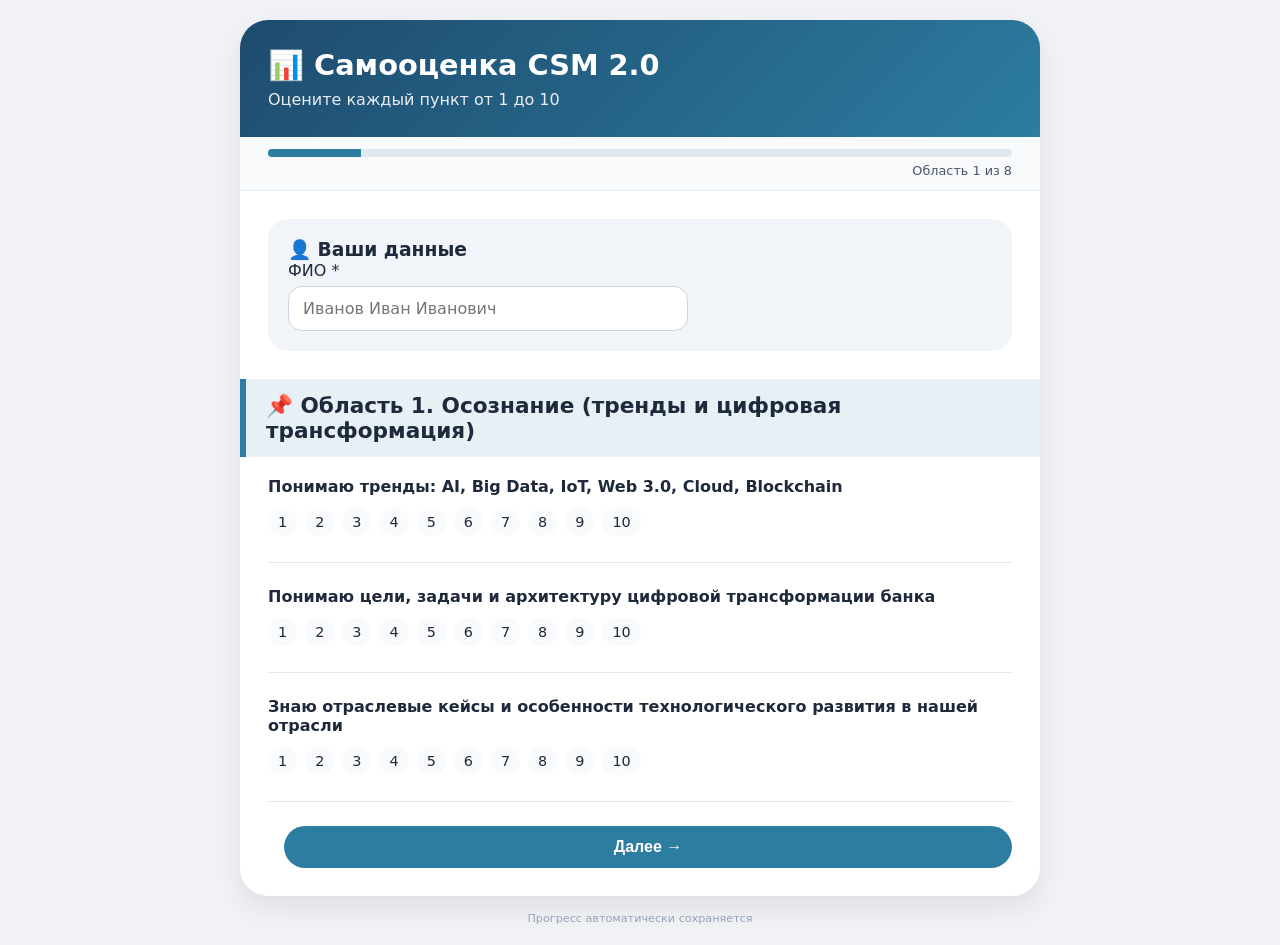
==== self-assessment.html @ 96a0aa8f "self-assessment.html" ====
<!DOCTYPE html>
<html lang="ru">
<head>
    <meta charset="UTF-8">
    <meta name="viewport" content="width=device-width, initial-scale=1.0">
    <title>Самооценка CSM 2.0</title>
    <style>
        * { margin: 0; padding: 0; box-sizing: border-box; }
        body {
            font-family: system-ui, -apple-system, 'Segoe UI', Roboto, sans-serif;
            background: #f0f2f5;
            padding: 20px;
            color: #1e293b;
        }
        .container { max-width: 800px; margin: 0 auto; }
        .card {
            background: white;
            border-radius: 28px;
            box-shadow: 0 12px 28px rgba(0,0,0,0.08);
            overflow: hidden;
        }
        .header {
            background: linear-gradient(135deg, #1e4b6e 0%, #2c7da0 100%);
            color: white;
            padding: 28px;
        }
        .header h1 { font-size: 1.8rem; margin-bottom: 8px; }
        .header p { opacity: 0.9; }
        .content { padding: 28px; }
        .user-info {
            background: #f1f5f9;
            padding: 20px;
            border-radius: 20px;
            margin-bottom: 28px;
        }
        .form-group { max-width: 400px; }
        label {
            display: block;
            font-weight: 500;
            margin-bottom: 6px;
        }
        input {
            width: 100%;
            padding: 12px 14px;
            border: 1px solid #cbd5e1;
            border-radius: 14px;
            font-size: 1rem;
            font-family: inherit;
        }
        .area-title {
            background: #e6f0f5;
            padding: 14px 20px;
            margin: 0 -28px 20px -28px;
            border-left: 6px solid #2c7da0;
            font-size: 1.35rem;
            font-weight: 600;
        }
        .question-block {
            margin-bottom: 24px;
            padding-bottom: 20px;
            border-bottom: 1px solid #e2e8f0;
        }
        .question-text {
            font-weight: 600;
            margin-bottom: 12px;
            font-size: 1rem;
        }
        .rating-scale {
            display: flex;
            flex-wrap: wrap;
            gap: 8px;
            align-items: center;
            margin-top: 8px;
        }
        .rating-option {
            display: inline-flex;
            align-items: center;
            gap: 4px;
            background: #f8fafc;
            padding: 6px 10px;
            border-radius: 30px;
            cursor: pointer;
            transition: 0.2s;
        }
        .rating-option.selected {
            background: #2c7da0;
            color: white;
        }
        .rating-option input {
            display: none;
        }
        .rating-option span {
            font-size: 0.9rem;
            font-weight: 500;
        }
        .navigation {
            display: flex;
            justify-content: space-between;
            gap: 16px;
            margin-top: 24px;
        }
        button {
            background: #2c7da0;
            color: white;
            border: none;
            padding: 12px 28px;
            border-radius: 40px;
            font-size: 1rem;
            font-weight: 600;
            cursor: pointer;
            flex: 1;
        }
        button.secondary { background: #94a3b8; }
        button:hover { background: #1e5a74; }
        .submit-btn {
            background: #10b981;
            width: 100%;
            margin-top: 16px;
        }
        .message {
            margin-top: 20px;
            padding: 12px;
            border-radius: 16px;
            text-align: center;
            font-weight: 500;
        }
        .success { background: #dcfce7; color: #166534; }
        .error { background: #fee2e2; color: #991b1b; }
        footer { text-align: center; font-size: 0.7rem; color: #94a3b8; margin-top: 16px; }
        iframe { display: none; }
        .progress-section {
            padding: 12px 28px;
            background: #f8fafc;
            border-bottom: 1px solid #e2e8f0;
        }
        .progress-bar {
            background: #e2e8f0;
            border-radius: 20px;
            height: 8px;
            overflow: hidden;
        }
        .progress-fill {
            background: #2c7da0;
            width: 0%;
            height: 100%;
            transition: width 0.3s ease;
        }
        .progress-text {
            font-size: 0.8rem;
            margin-top: 6px;
            color: #475569;
            text-align: right;
        }
        @media (max-width: 640px) {
            .content { padding: 20px; }
            .area-title { margin: 0 -20px 20px -20px; }
            .rating-scale { gap: 6px; }
            .rating-option { padding: 4px 8px; }
            .rating-option span { font-size: 0.8rem; }
        }
    </style>
</head>
<body>
<div class="container">
    <div class="card" id="surveyCard"></div>
    <footer>Прогресс автоматически сохраняется</footer>
</div>
<iframe name="hiddenFrame" style="display:none"></iframe>

<script>
    // ВСТАВЬТЕ ВАШ URL ИЗ APPS SCRIPT
    const SCRIPT_URL = "https://script.google.com/macros/s/AKfycbzR4xItZWGHG1byIvdmjPWs_tGbo3OC-sGMUwlQ2K8ezApn9uc1DVWuVCClC5wEkh7h/exec";

    const AREAS = [
        { name: "Область 1. Осознание (тренды и цифровая трансформация)", questions: [
            "Понимаю тренды: AI, Big Data, IoT, Web 3.0, Cloud, Blockchain",
            "Понимаю цели, задачи и архитектуру цифровой трансформации банка",
            "Знаю отраслевые кейсы и особенности технологического развития в нашей отрасли"
        ]},
        { name: "Область 2. Стратегия", questions: [
            "Мыслю стратегически (вижу картину на 3–5 лет)",
            "Знаю Стратегию Сбера и КПБ бизнес-модель сегмента",
            "Могу описать бизнес-модель компании через Business Model Canvas",
            "Умею находить точки роста и формулировать гипотезы трансформации (карта гипотез)",
            "Понимаю модели управления цифровой трансформацией и цифровые роли в компании",
            "Разделяю концепцию LoveMark и человекоцентричности"
        ]},
        { name: "Область 3. Реинжиниринг процессов и оргструктуры", questions: [
            "Понимаю цели и задачи клиентских исследований",
            "Владею бизнес-анализом и реинжинирингом процессов",
            "Могу описать и спроектировать клиентский путь (Customer Journey Map, CJM)",
            "Знаю цифровые Core-продукты Сбера (финтех)",
            "Знаю финансовые и транзакционные Core-продукты Сбера",
            "Понимаю основы IT-архитектуры",
            "Могу провести финансовую и экономическую оценку проектов"
        ]},
        { name: "Область 4. Проектирование и разработка решения", questions: [
            "Владею продуктовым менеджментом и продуктовым мышлением",
            "Владею проектным менеджментом (Agile, Waterfall, Sbergile, PMBok, IPMA)",
            "Понимаю основы управления процессом разработки ПО",
            "Знаю партнёрскую программу Сбера"
        ]},
        { name: "Область 5. Внедрение и развитие решения", questions: [
            "Знаю форматы партнёрств и основы патентного права",
            "Понимаю процессы постановки решений на Продуктовую полку Сбера"
        ]},
        { name: "Область 6. Общесистемные компетенции и методология проектов развития", questions: [
            "Знаю процесс цифровой трансформации (П3181)",
            "Владею инструментами CSM при реализации проектов (ЕФС «НашБизнес», АС «Эксперт»)",
            "Использую генеративные модели (GigaChat) в работе над проектами",
            "Понимаю систему мотивации CSM"
        ]},
        { name: "Область 7. Отраслевые компетенции", questions: [
            "Анализирую рынок, тренды, драйверы, госрегулирование и позицию отрасли",
            "Знаю специфику отрасли (производство, финансовый анализ, ключевые риски, операционные KPI)",
            "Ориентируюсь в продуктах и финансировании (кредитные/некредитные решения, ВЭД-продукты, проектное финансирование)"
        ]},
        { name: "Область 8. Soft skills", questions: [
            "Владею системным мышлением и решением проблем",
            "Умею управлять результатом и несу ответственность",
            "Управляю собой (эмоции, время, стресс)"
        ]}
    ];

    let currentArea = 0;
    let answers = {
        userName: "",
        ratings: []
    };

    function initRatings() {
        const totalQuestions = AREAS.reduce((sum, area) => sum + area.questions.length, 0);
        if (answers.ratings.length !== totalQuestions) {
            answers.ratings = new Array(totalQuestions).fill(null);
        }
    }

    function loadFromLocalStorage() {
        const saved = localStorage.getItem("self_assessment");
        if (saved) {
            try {
                const parsed = JSON.parse(saved);
                answers.userName = parsed.userName || "";
                answers.ratings = parsed.ratings || [];
                initRatings();
            } catch(e) { initRatings(); }
        } else {
            initRatings();
        }
    }

    function saveToLocalStorage() {
        localStorage.setItem("self_assessment", JSON.stringify(answers));
    }

    function getQuestionIndex(areaIdx, qIdx) {
        let idx = 0;
        for (let a = 0; a < areaIdx; a++) {
            idx += AREAS[a].questions.length;
        }
        return idx + qIdx;
    }

    function render() {
        const card = document.getElementById("surveyCard");
        const area = AREAS[currentArea];
        const totalAreas = AREAS.length;
        const percent = ((currentArea + 1) / totalAreas) * 100;

        let html = `
            <div class="header">
                <h1>📊 Самооценка CSM 2.0</h1>
                <p>Оцените каждый пункт от 1 до 10</p>
            </div>
            <div class="progress-section">
                <div class="progress-bar"><div class="progress-fill" style="width:${percent}%"></div></div>
                <div class="progress-text">Область ${currentArea+1} из ${totalAreas}</div>
            </div>
            <div class="content">
                <div class="user-info">
                    <h3>👤 Ваши данные</h3>
                    <div class="form-group">
                        <label>ФИО *</label>
                        <input type="text" id="fio" value="${escapeHtml(answers.userName)}" placeholder="Иванов Иван Иванович">
                    </div>
                </div>
                <div class="area-title">📌 ${area.name}</div>
        `;

        for (let i = 0; i < area.questions.length; i++) {
            const globalIdx = getQuestionIndex(currentArea, i);
            const savedRating = answers.ratings[globalIdx];
            html += `<div class="question-block">
                        <div class="question-text">${escapeHtml(area.questions[i])}</div>
                        <div class="rating-scale" data-global-idx="${globalIdx}">`;
            for (let rating = 1; rating <= 10; rating++) {
                const isSelected = (savedRating === rating);
                html += `<label class="rating-option ${isSelected ? 'selected' : ''}" data-rating="${rating}">
                            <input type="radio" name="q_${globalIdx}" value="${rating}" ${isSelected ? 'checked' : ''}>
                            <span>${rating}</span>
                         </label>`;
            }
            html += `</div></div>`;
        }

        html += `<div class="navigation">`;
        if (currentArea > 0) html += `<button class="secondary" id="prevBtn">← Назад</button>`;
        else html += `<div></div>`;
        if (currentArea < totalAreas - 1) html += `<button id="nextBtn">Далее →</button>`;
        else html += `<button id="submitBtn" class="submit-btn">✅ Завершить самооценку</button>`;
        html += `</div></div>`;

        card.innerHTML = html;

        document.getElementById("fio")?.addEventListener('input', (e) => {
            answers.userName = e.target.value;
            saveToLocalStorage();
        });

        for (let i = 0; i < area.questions.length; i++) {
            const globalIdx = getQuestionIndex(currentArea, i);
            const radios = document.querySelectorAll(`input[name="q_${globalIdx}"]`);
            radios.forEach(radio => {
                radio.addEventListener('change', (e) => {
                    answers.ratings[globalIdx] = parseInt(e.target.value);
                    saveToLocalStorage();
                    const container = e.target.closest('.rating-scale');
                    if (container) {
                        Array.from(container.children).forEach(child => {
                            child.classList.remove('selected');
                        });
                        e.target.closest('.rating-option')?.classList.add('selected');
                    }
                });
            });
        }

        document.getElementById("prevBtn")?.addEventListener('click', () => {
            if (validateCurrentArea()) {
                currentArea--;
                render();
                window.scrollTo({ top: 0, behavior: 'smooth' });
            } else {
                showMessage("❌ Оцените все утверждения в этой области", 'error');
            }
        });

        document.getElementById("nextBtn")?.addEventListener('click', () => {
            if (validateCurrentArea()) {
                currentArea++;
                render();
                window.scrollTo({ top: 0, behavior: 'smooth' });
            } else {
                showMessage("❌ Оцените все утверждения в этой области", 'error');
            }
        });

        document.getElementById("submitBtn")?.addEventListener('click', submitAll);
    }

    function validateCurrentArea() {
        const area = AREAS[currentArea];
        let startIdx = 0;
        for (let a = 0; a < currentArea; a++) {
            startIdx += AREAS[a].questions.length;
        }
        for (let i = 0; i < area.questions.length; i++) {
            if (answers.ratings[startIdx + i] === null || answers.ratings[startIdx + i] === undefined) {
                return false;
            }
        }
        return true;
    }

    function validateAll() {
        const total = answers.ratings.length;
        for (let i = 0; i < total; i++) {
            if (answers.ratings[i] === null || answers.ratings[i] === undefined) {
                return false;
            }
        }
        return true;
    }

    function submitAll() {
        if (!answers.userName?.trim()) {
            showMessage("❌ Введите ФИО", 'error');
            return;
        }
        if (!validateAll()) {
            showMessage("❌ Оцените все 27 утверждений перед отправкой", 'error');
            return;
        }

        const now = new Date();
        const date = now.toLocaleDateString('ru-RU');
        const time = now.toLocaleTimeString('ru-RU', { hour: '2-digit', minute: '2-digit', second: '2-digit' });

        const form = document.createElement('form');
        form.method = 'POST';
        form.action = SCRIPT_URL;
        form.target = 'hiddenFrame';

        const fields = { userName: answers.userName, date, time };
        
        for (let i = 0; i < answers.ratings.length; i++) {
            const areaNum = Math.floor(i / 10) + 1;
            const qNum = (i % 10) + 1;
            fields[`q${areaNum}_${qNum}`] = answers.ratings[i];
        }

        for (const [key, value] of Object.entries(fields)) {
            const input = document.createElement('input');
            input.type = 'hidden';
            input.name = key;
            input.value = value;
            form.appendChild(input);
        }

        document.body.appendChild(form);
        form.submit();
        document.body.removeChild(form);

        showThankYouWindow(answers.userName);
        localStorage.removeItem("self_assessment");
    }

    function showThankYouWindow(userName) {
        const card = document.getElementById("surveyCard");
        card.innerHTML = `
            <div class="header">
                <h1>📊 Самооценка CSM 2.0</h1>
                <p>Спасибо</p>
            </div>
            <div class="content" style="text-align: center; padding: 40px;">
                <h2 style="color: #1e4b6e; margin-bottom: 16px;">🙏 Спасибо, ${escapeHtml(userName)}!</h2>
                <p style="font-size: 1.1rem; margin-bottom: 24px;">Ваша самооценка успешно сохранена.</p>
                <button onclick="window.close()" style="background: #2c7da0; padding: 12px 32px; font-size: 1rem; border: none; border-radius: 40px; color: white; cursor: pointer;">Закрыть страницу</button>
            </div>
        `;
    }

    function showMessage(text, type) {
        let msgDiv = document.getElementById("dynamicMessage");
        if (!msgDiv) {
            msgDiv = document.createElement("div");
            msgDiv.id = "dynamicMessage";
            const contentDiv = document.querySelector("#surveyCard .content");
            if (contentDiv) contentDiv.appendChild(msgDiv);
        }
        if (msgDiv) msgDiv.innerHTML = `<div class="message ${type}">${text}</div>`;
        setTimeout(() => { if (msgDiv) msgDiv.innerHTML = ''; }, 4000);
    }

    function escapeHtml(str) {
        if (!str) return "";
        return str.replace(/[&<>]/g, function(m) {
            if (m === '&') return '&amp;';
            if (m === '<') return '&lt;';
            if (m === '>') return '&gt;';
            return m;
        });
    }

    loadFromLocalStorage();
    render();
</script>
</body>
</html>
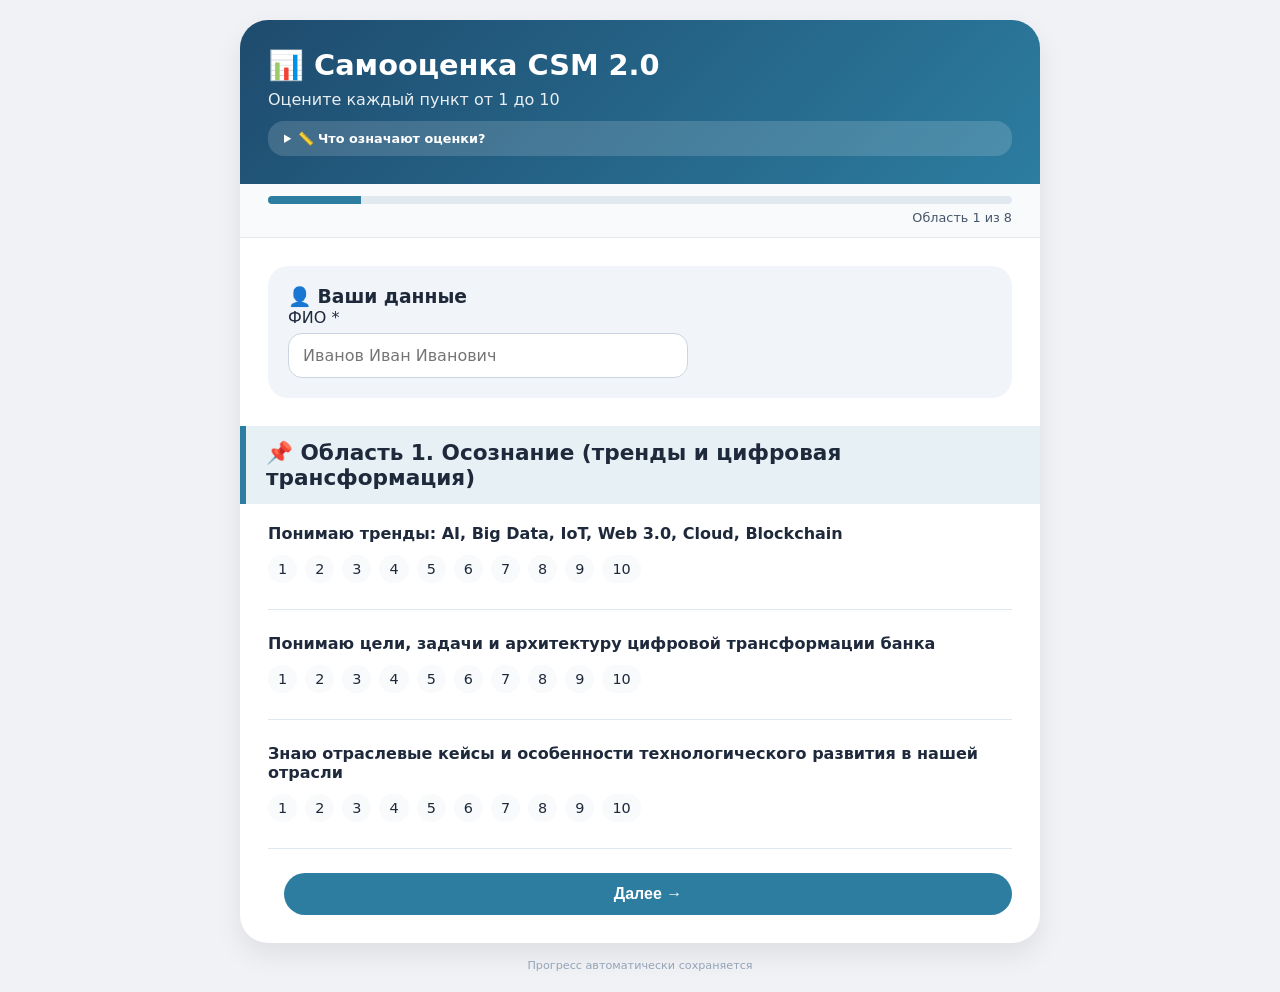
==== commit e7df5ff3: "self-assessment.html" ====
--- a/self-assessment.html
+++ b/self-assessment.html
@@ -2,7 +2,7 @@
 <html lang="ru">
 <head>
     <meta charset="UTF-8">
-    <meta name="viewport" content="width=device-width, initial-scale=1.0">
+    <meta name="viewport" content="width=device-width, initial-scale=1.0, maximum-scale=1.0, user-scalable=yes">
     <title>Самооценка CSM 2.0</title>
     <style>
         * { margin: 0; padding: 0; box-sizing: border-box; }
@@ -25,7 +25,24 @@
             padding: 28px;
         }
         .header h1 { font-size: 1.8rem; margin-bottom: 8px; }
-        .header p { opacity: 0.9; }
+        .header p { opacity: 0.9; margin-bottom: 12px; }
+        .scale-info {
+            background: rgba(255,255,255,0.15);
+            border-radius: 16px;
+            padding: 10px 16px;
+            margin-top: 8px;
+            font-size: 0.8rem;
+        }
+        .scale-info summary {
+            font-weight: 600;
+            cursor: pointer;
+        }
+        .scale-info-content {
+            margin-top: 8px;
+            display: flex;
+            flex-direction: column;
+            gap: 4px;
+        }
         .content { padding: 28px; }
         .user-info {
             background: #f1f5f9;
@@ -127,7 +144,6 @@
         .success { background: #dcfce7; color: #166534; }
         .error { background: #fee2e2; color: #991b1b; }
         footer { text-align: center; font-size: 0.7rem; color: #94a3b8; margin-top: 16px; }
-        iframe { display: none; }
         .progress-section {
             padding: 12px 28px;
             background: #f8fafc;
@@ -165,11 +181,10 @@
     <div class="card" id="surveyCard"></div>
     <footer>Прогресс автоматически сохраняется</footer>
 </div>
-<iframe name="hiddenFrame" style="display:none"></iframe>
 
 <script>
-    // ВСТАВЬТЕ ВАШ URL ИЗ APPS SCRIPT
-    const SCRIPT_URL = "https://script.google.com/macros/s/AKfycbzR4xItZWGHG1byIvdmjPWs_tGbo3OC-sGMUwlQ2K8ezApn9uc1DVWuVCClC5wEkh7h/exec";
+    // ⚠️ ВСТАВЬТЕ ВАШ URL ИЗ APPS SCRIPT
+    const SCRIPT_URL = "https://script.google.com/macros/s/AKfycbzaoM6go61iqDexHQnxZCxcUAqOmBJ4m5-619tAiElaW1GdPLu1h51OubNdVd7ug4s4/exec";
 
     const AREAS = [
         { name: "Область 1. Осознание (тренды и цифровая трансформация)", questions: [
@@ -271,6 +286,21 @@
             <div class="header">
                 <h1>📊 Самооценка CSM 2.0</h1>
                 <p>Оцените каждый пункт от 1 до 10</p>
+                <details class="scale-info">
+                    <summary>📏 Что означают оценки?</summary>
+                    <div class="scale-info-content">
+                        <span>• 1 — Не знаю, что это</span>
+                        <span>• 2 — Слышал термин</span>
+                        <span>• 3 — Могу дать определение</span>
+                        <span>• 4 — Изучал теорию</span>
+                        <span>• 5 — Применял под руководством</span>
+                        <span>• 6 — Применяю в простых ситуациях</span>
+                        <span>• 7 — Применяю уверенно</span>
+                        <span>• 8 — Применяю в сложных задачах</span>
+                        <span>• 9 — Могу обучать других</span>
+                        <span>• 10 — Внедрял в масштабе банка</span>
+                    </div>
+                </details>
             </div>
             <div class="progress-section">
                 <div class="progress-bar"><div class="progress-fill" style="width:${percent}%"></div></div>
@@ -284,7 +314,7 @@
                         <input type="text" id="fio" value="${escapeHtml(answers.userName)}" placeholder="Иванов Иван Иванович">
                     </div>
                 </div>
-                <div class="area-title">📌 ${area.name}</div>
+                <div class="area-title">📌 ${escapeHtml(area.name)}</div>
         `;
 
         for (let i = 0; i < area.questions.length; i++) {
@@ -388,7 +418,7 @@
             return;
         }
         if (!validateAll()) {
-            showMessage("❌ Оцените все 27 утверждений перед отправкой", 'error');
+            showMessage("❌ Оцените все 32 утверждения перед отправкой", 'error');
             return;
         }
 
@@ -396,33 +426,23 @@
         const date = now.toLocaleDateString('ru-RU');
         const time = now.toLocaleTimeString('ru-RU', { hour: '2-digit', minute: '2-digit', second: '2-digit' });
 
-        const form = document.createElement('form');
-        form.method = 'POST';
-        form.action = SCRIPT_URL;
-        form.target = 'hiddenFrame';
-
-        const fields = { userName: answers.userName, date, time };
-        
-        for (let i = 0; i < answers.ratings.length; i++) {
-            const areaNum = Math.floor(i / 10) + 1;
-            const qNum = (i % 10) + 1;
-            fields[`q${areaNum}_${qNum}`] = answers.ratings[i];
-        }
-
-        for (const [key, value] of Object.entries(fields)) {
-            const input = document.createElement('input');
-            input.type = 'hidden';
-            input.name = key;
-            input.value = value;
-            form.appendChild(input);
-        }
-
-        document.body.appendChild(form);
-        form.submit();
-        document.body.removeChild(form);
-
-        showThankYouWindow(answers.userName);
-        localStorage.removeItem("self_assessment");
+        fetch(SCRIPT_URL, {
+            method: 'POST',
+            mode: 'no-cors',
+            headers: { 'Content-Type': 'application/json' },
+            body: JSON.stringify({
+                userName: answers.userName,
+                date: date,
+                time: time,
+                ratings: answers.ratings
+            })
+        }).then(() => {
+            showThankYouWindow(answers.userName);
+            localStorage.removeItem("self_assessment");
+        }).catch(err => {
+            console.error(err);
+            showMessage("❌ Ошибка отправки. Попробуйте ещё раз.", 'error');
+        });
     }
 
     function showThankYouWindow(userName) {
@@ -430,12 +450,11 @@
         card.innerHTML = `
             <div class="header">
                 <h1>📊 Самооценка CSM 2.0</h1>
-                <p>Спасибо</p>
             </div>
             <div class="content" style="text-align: center; padding: 40px;">
                 <h2 style="color: #1e4b6e; margin-bottom: 16px;">🙏 Спасибо, ${escapeHtml(userName)}!</h2>
                 <p style="font-size: 1.1rem; margin-bottom: 24px;">Ваша самооценка успешно сохранена.</p>
-                <button onclick="window.close()" style="background: #2c7da0; padding: 12px 32px; font-size: 1rem; border: none; border-radius: 40px; color: white; cursor: pointer;">Закрыть страницу</button>
+                <button onclick="window.location.reload()" style="background: #2c7da0; padding: 12px 32px; font-size: 1rem; border: none; border-radius: 40px; color: white; cursor: pointer;">Заполнить ещё раз</button>
             </div>
         `;
     }
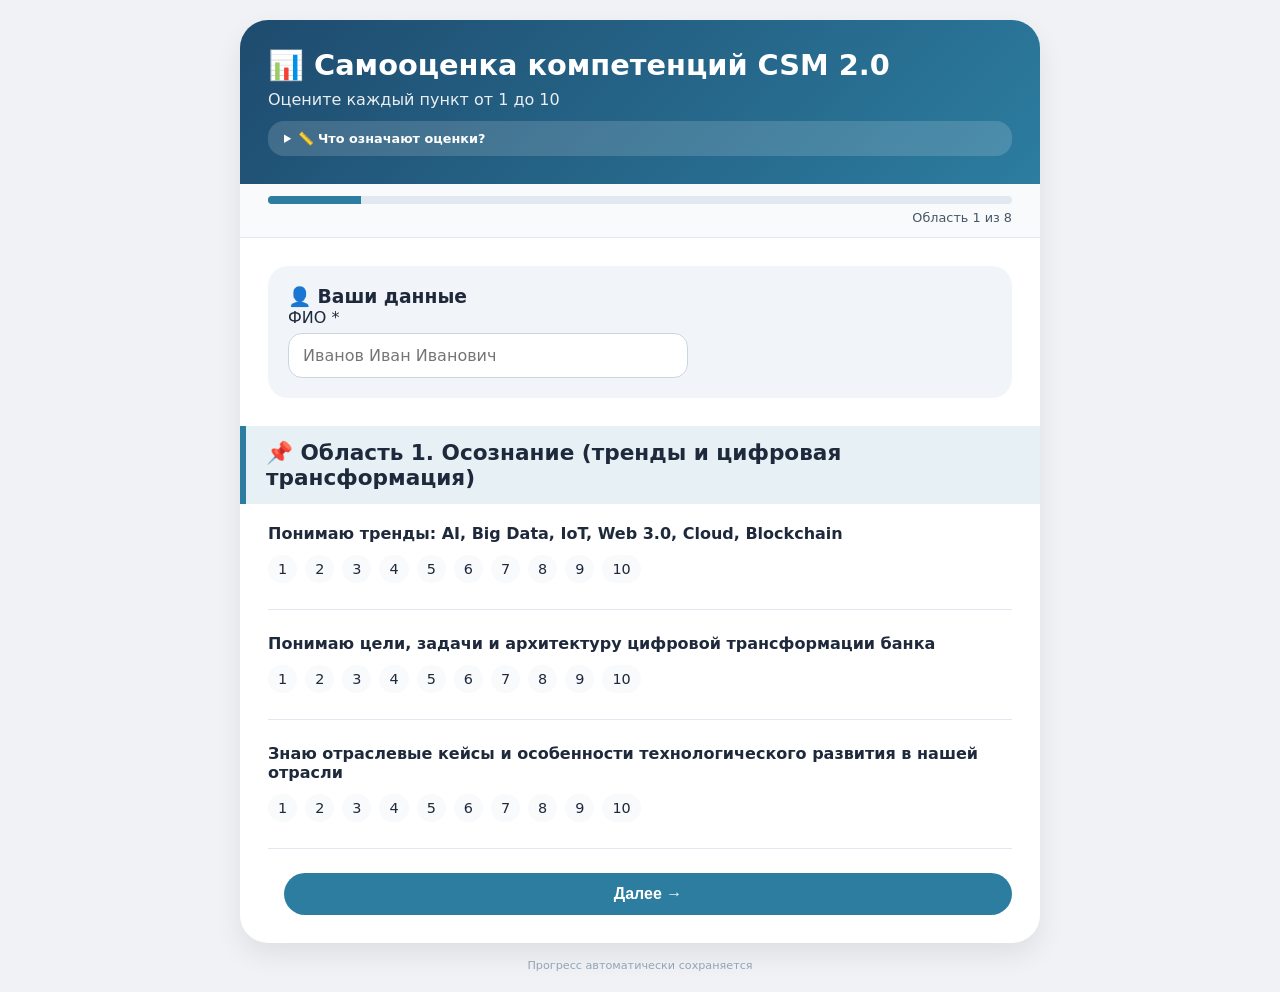
==== commit 6b692b81: "self-assessment.html" ====
--- a/self-assessment.html
+++ b/self-assessment.html
@@ -3,7 +3,7 @@
 <head>
     <meta charset="UTF-8">
     <meta name="viewport" content="width=device-width, initial-scale=1.0, maximum-scale=1.0, user-scalable=yes">
-    <title>Самооценка CSM 2.0</title>
+    <title>Самооценка компетенций CSM 2.0 - 8 областей</title>
     <style>
         * { margin: 0; padding: 0; box-sizing: border-box; }
         body {
@@ -284,7 +284,7 @@
 
         let html = `
             <div class="header">
-                <h1>📊 Самооценка CSM 2.0</h1>
+                <h1>📊 Самооценка компетенций CSM 2.0</h1>
                 <p>Оцените каждый пункт от 1 до 10</p>
                 <details class="scale-info">
                     <summary>📏 Что означают оценки?</summary>
@@ -337,7 +337,7 @@
         if (currentArea > 0) html += `<button class="secondary" id="prevBtn">← Назад</button>`;
         else html += `<div></div>`;
         if (currentArea < totalAreas - 1) html += `<button id="nextBtn">Далее →</button>`;
-        else html += `<button id="submitBtn" class="submit-btn">✅ Завершить самооценку</button>`;
+        else html += `<button id="submitBtn" class="submit-btn">✅ Завершить самооценку компетенций</button>`;
         html += `</div></div>`;
 
         card.innerHTML = html;
@@ -449,11 +449,11 @@
         const card = document.getElementById("surveyCard");
         card.innerHTML = `
             <div class="header">
-                <h1>📊 Самооценка CSM 2.0</h1>
+                <h1>📊 Самооценка компетенций CSM 2.0</h1>
             </div>
             <div class="content" style="text-align: center; padding: 40px;">
                 <h2 style="color: #1e4b6e; margin-bottom: 16px;">🙏 Спасибо, ${escapeHtml(userName)}!</h2>
-                <p style="font-size: 1.1rem; margin-bottom: 24px;">Ваша самооценка успешно сохранена.</p>
+                <p style="font-size: 1.1rem; margin-bottom: 24px;">Ваша самооценка компетенций успешно сохранена.</p>
                 <button onclick="window.location.reload()" style="background: #2c7da0; padding: 12px 32px; font-size: 1rem; border: none; border-radius: 40px; color: white; cursor: pointer;">Заполнить ещё раз</button>
             </div>
         `;
